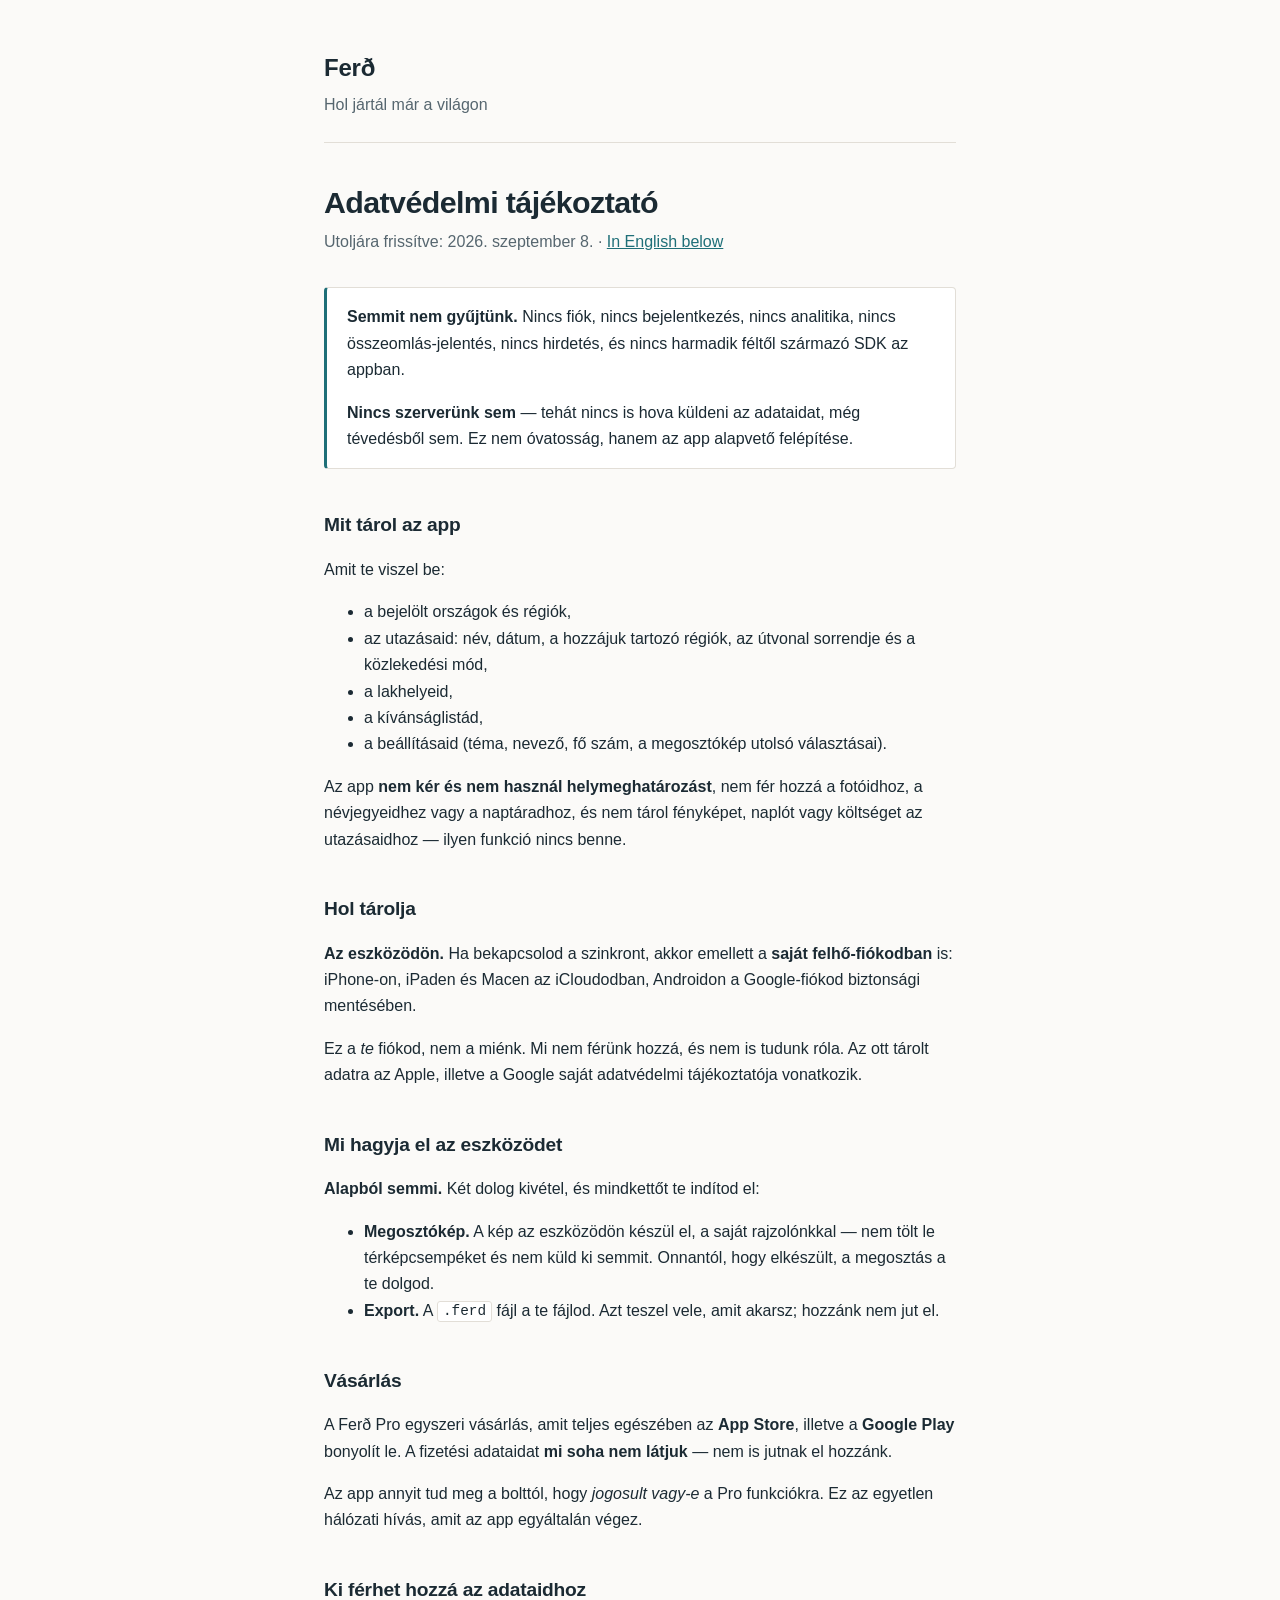
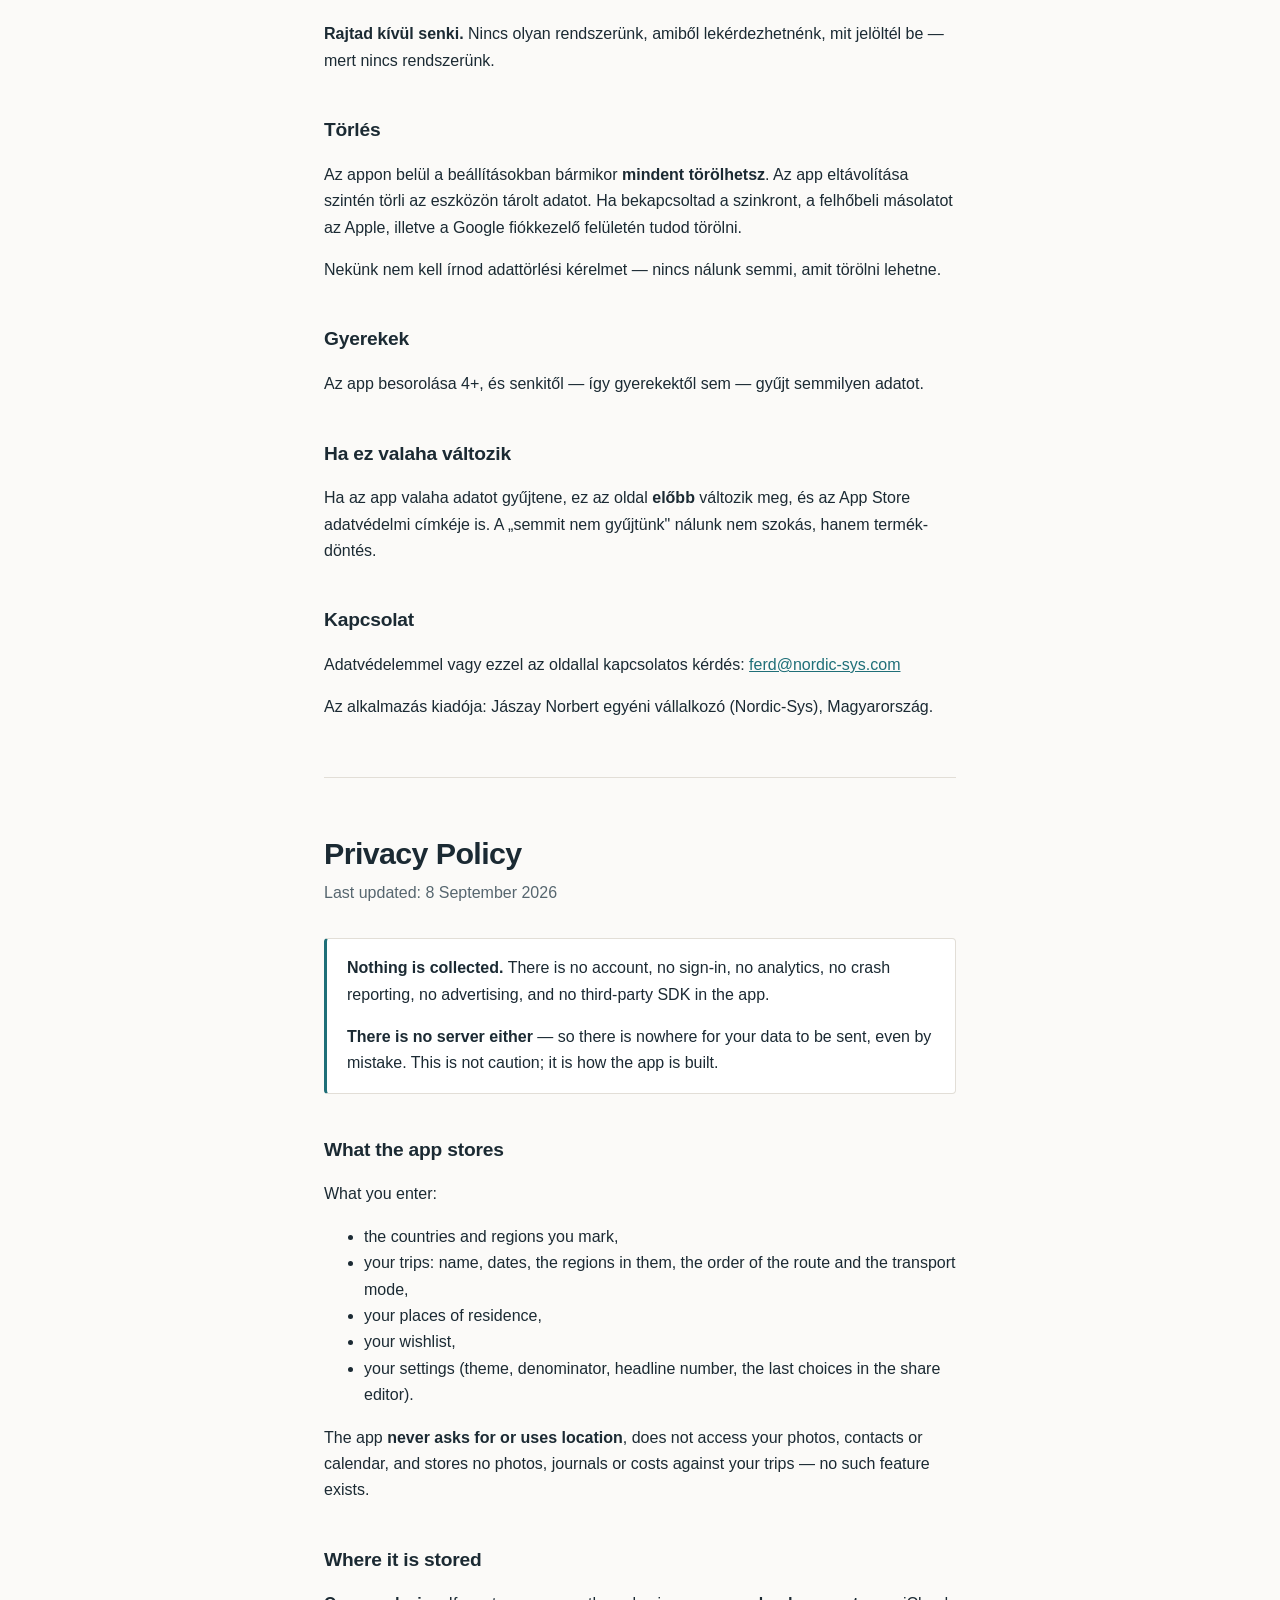
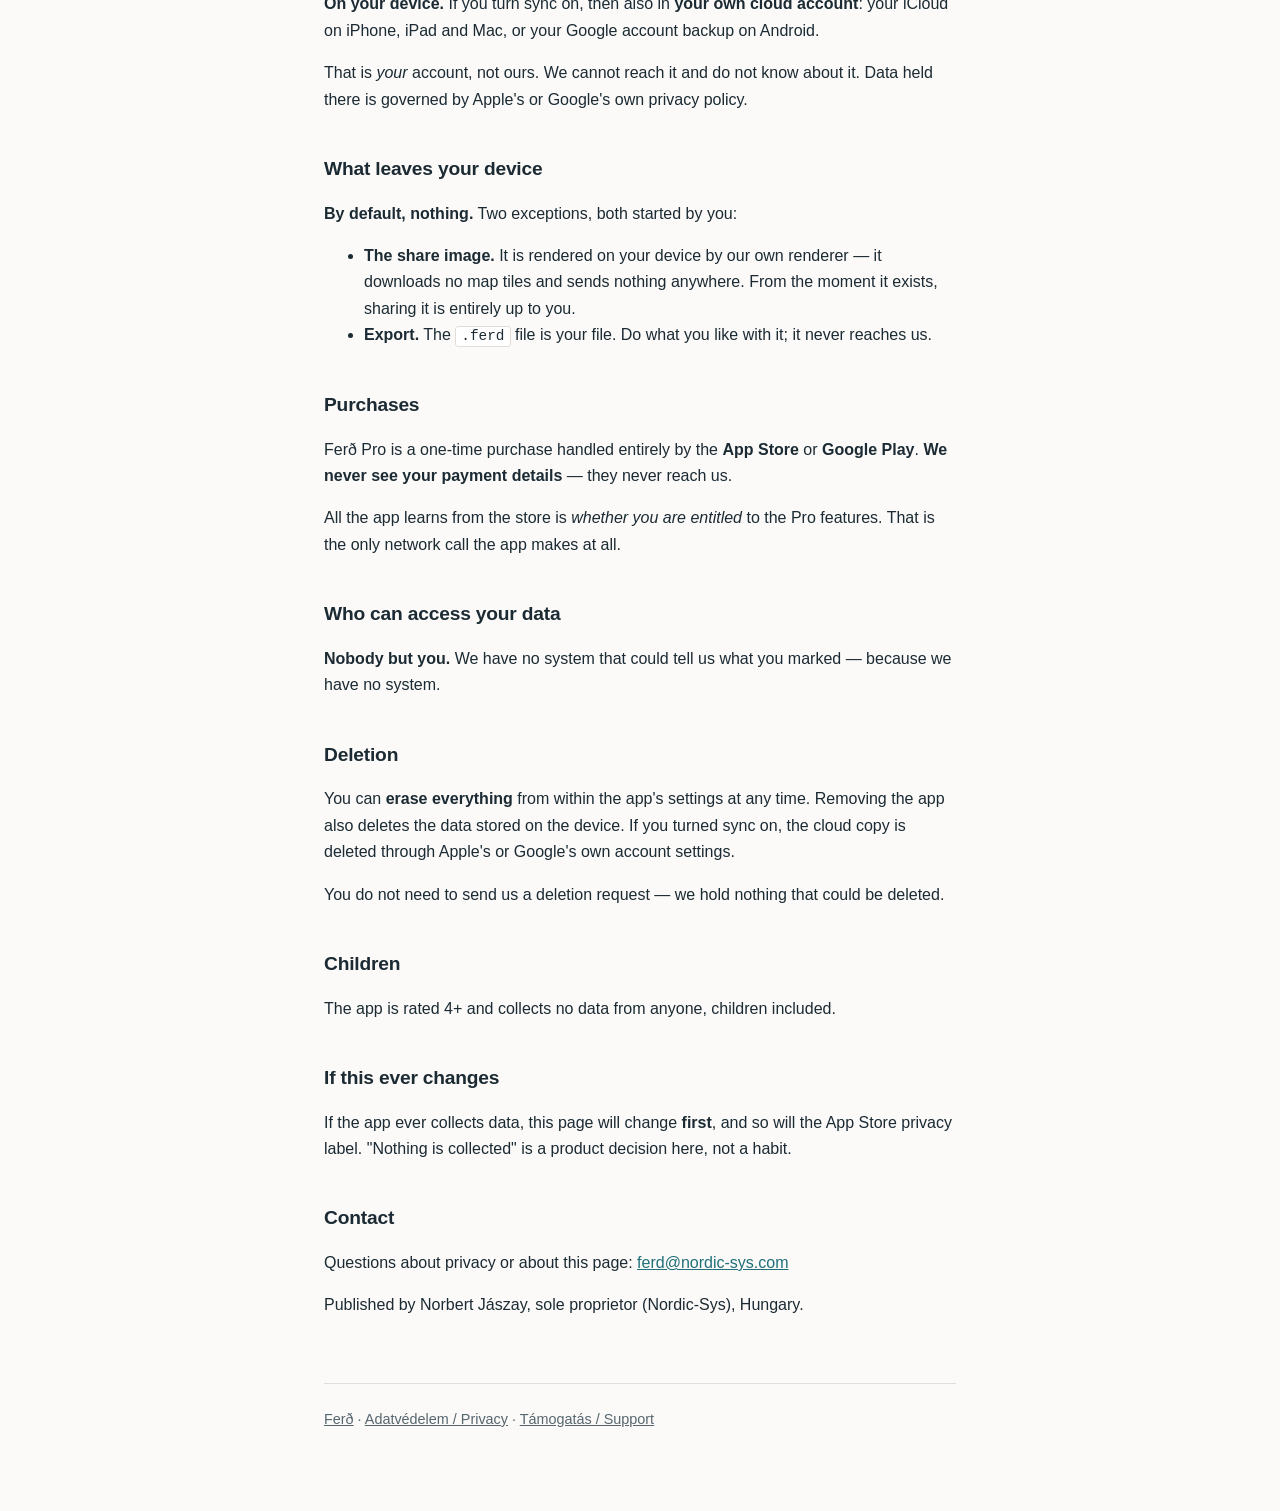
==== privacy.html @ 8d73c706 "A Ferð nyilvános oldala: adatvédelem, támogatás, landing Három statikus oldal és egy stíluslap, buil" ====
<!DOCTYPE html>
<html lang="hu">
<head>
<meta charset="utf-8">
<meta name="viewport" content="width=device-width, initial-scale=1">
<title>Adatvédelem · Ferð</title>
<meta name="description" content="Mit tárol a Ferð, hol tárolja, és mi hagyja el az eszközödet — ami alapból semmi.">
<link rel="stylesheet" href="style.css">
</head>
<body>
<div class="wrap">

<header class="site">
  <a href="./"><div class="name">Ferð</div></a>
  <div class="tag">Hol jártál már a világon</div>
</header>

<h1>Adatvédelmi tájékoztató</h1>
<p class="lede">Utoljára frissítve: 2026. szeptember 8. · <a href="#en">In English below</a></p>

<div class="short">
<p><strong>Semmit nem gyűjtünk.</strong> Nincs fiók, nincs bejelentkezés, nincs analitika, nincs
összeomlás-jelentés, nincs hirdetés, és nincs harmadik féltől származó SDK az appban.</p>
<p><strong>Nincs szerverünk sem</strong> — tehát nincs is hova küldeni az adataidat, még tévedésből sem.
Ez nem óvatosság, hanem az app alapvető felépítése.</p>
</div>

<h2>Mit tárol az app</h2>
<p>Amit te viszel be:</p>
<ul>
  <li>a bejelölt országok és régiók,</li>
  <li>az utazásaid: név, dátum, a hozzájuk tartozó régiók, az útvonal sorrendje és a közlekedési mód,</li>
  <li>a lakhelyeid,</li>
  <li>a kívánságlistád,</li>
  <li>a beállításaid (téma, nevező, fő szám, a megosztókép utolsó választásai).</li>
</ul>
<p>Az app <strong>nem kér és nem használ helymeghatározást</strong>, nem fér hozzá a fotóidhoz, a
névjegyeidhez vagy a naptáradhoz, és nem tárol fényképet, naplót vagy költséget az
utazásaidhoz — ilyen funkció nincs benne.</p>

<h2>Hol tárolja</h2>
<p><strong>Az eszközödön.</strong> Ha bekapcsolod a szinkront, akkor emellett a <strong>saját
felhő-fiókodban</strong> is: iPhone-on, iPaden és Macen az iCloudodban, Androidon a Google-fiókod
biztonsági mentésében.</p>
<p>Ez a <em>te</em> fiókod, nem a miénk. Mi nem férünk hozzá, és nem is tudunk róla. Az ott tárolt
adatra az Apple, illetve a Google saját adatvédelmi tájékoztatója vonatkozik.</p>

<h2>Mi hagyja el az eszközödet</h2>
<p><strong>Alapból semmi.</strong> Két dolog kivétel, és mindkettőt te indítod el:</p>
<ul>
  <li><strong>Megosztókép.</strong> A kép az eszközödön készül el, a saját rajzolónkkal — nem tölt le
  térképcsempéket és nem küld ki semmit. Onnantól, hogy elkészült, a megosztás a te dolgod.</li>
  <li><strong>Export.</strong> A <code>.ferd</code> fájl a te fájlod. Azt teszel vele, amit akarsz;
  hozzánk nem jut el.</li>
</ul>

<h2>Vásárlás</h2>
<p>A Ferð Pro egyszeri vásárlás, amit teljes egészében az <strong>App Store</strong>, illetve a
<strong>Google Play</strong> bonyolít le. A fizetési adataidat <strong>mi soha nem látjuk</strong> —
nem is jutnak el hozzánk.</p>
<p>Az app annyit tud meg a bolttól, hogy <em>jogosult vagy-e</em> a Pro funkciókra. Ez az egyetlen
hálózati hívás, amit az app egyáltalán végez.</p>

<h2>Ki férhet hozzá az adataidhoz</h2>
<p><strong>Rajtad kívül senki.</strong> Nincs olyan rendszerünk, amiből lekérdezhetnénk, mit jelöltél
be — mert nincs rendszerünk.</p>

<h2>Törlés</h2>
<p>Az appon belül a beállításokban bármikor <strong>mindent törölhetsz</strong>. Az app eltávolítása
szintén törli az eszközön tárolt adatot. Ha bekapcsoltad a szinkront, a felhőbeli másolatot az Apple,
illetve a Google fiókkezelő felületén tudod törölni.</p>
<p>Nekünk nem kell írnod adattörlési kérelmet — nincs nálunk semmi, amit törölni lehetne.</p>

<h2>Gyerekek</h2>
<p>Az app besorolása 4+, és senkitől — így gyerekektől sem — gyűjt semmilyen adatot.</p>

<h2>Ha ez valaha változik</h2>
<p>Ha az app valaha adatot gyűjtene, ez az oldal <strong>előbb</strong> változik meg, és az App Store
adatvédelmi címkéje is. A „semmit nem gyűjtünk" nálunk nem szokás, hanem termék-döntés.</p>

<h2>Kapcsolat</h2>
<p>Adatvédelemmel vagy ezzel az oldallal kapcsolatos kérdés: <a href="mailto:ferd@nordic-sys.com">ferd@nordic-sys.com</a></p>
<p>Az alkalmazás kiadója: Jászay Norbert egyéni vállalkozó (Nordic-Sys), Magyarország.</p>

<hr id="en">

<h1>Privacy Policy</h1>
<p class="lede">Last updated: 8 September 2026</p>

<div class="short">
<p><strong>Nothing is collected.</strong> There is no account, no sign-in, no analytics, no crash
reporting, no advertising, and no third-party SDK in the app.</p>
<p><strong>There is no server either</strong> — so there is nowhere for your data to be sent, even by
mistake. This is not caution; it is how the app is built.</p>
</div>

<h2>What the app stores</h2>
<p>What you enter:</p>
<ul>
  <li>the countries and regions you mark,</li>
  <li>your trips: name, dates, the regions in them, the order of the route and the transport mode,</li>
  <li>your places of residence,</li>
  <li>your wishlist,</li>
  <li>your settings (theme, denominator, headline number, the last choices in the share editor).</li>
</ul>
<p>The app <strong>never asks for or uses location</strong>, does not access your photos, contacts or
calendar, and stores no photos, journals or costs against your trips — no such feature exists.</p>

<h2>Where it is stored</h2>
<p><strong>On your device.</strong> If you turn sync on, then also in <strong>your own cloud
account</strong>: your iCloud on iPhone, iPad and Mac, or your Google account backup on Android.</p>
<p>That is <em>your</em> account, not ours. We cannot reach it and do not know about it. Data held
there is governed by Apple's or Google's own privacy policy.</p>

<h2>What leaves your device</h2>
<p><strong>By default, nothing.</strong> Two exceptions, both started by you:</p>
<ul>
  <li><strong>The share image.</strong> It is rendered on your device by our own renderer — it
  downloads no map tiles and sends nothing anywhere. From the moment it exists, sharing it is
  entirely up to you.</li>
  <li><strong>Export.</strong> The <code>.ferd</code> file is your file. Do what you like with it; it
  never reaches us.</li>
</ul>

<h2>Purchases</h2>
<p>Ferð Pro is a one-time purchase handled entirely by the <strong>App Store</strong> or
<strong>Google Play</strong>. <strong>We never see your payment details</strong> — they never reach us.</p>
<p>All the app learns from the store is <em>whether you are entitled</em> to the Pro features. That is
the only network call the app makes at all.</p>

<h2>Who can access your data</h2>
<p><strong>Nobody but you.</strong> We have no system that could tell us what you marked — because we
have no system.</p>

<h2>Deletion</h2>
<p>You can <strong>erase everything</strong> from within the app's settings at any time. Removing the
app also deletes the data stored on the device. If you turned sync on, the cloud copy is deleted
through Apple's or Google's own account settings.</p>
<p>You do not need to send us a deletion request — we hold nothing that could be deleted.</p>

<h2>Children</h2>
<p>The app is rated 4+ and collects no data from anyone, children included.</p>

<h2>If this ever changes</h2>
<p>If the app ever collects data, this page will change <strong>first</strong>, and so will the App
Store privacy label. "Nothing is collected" is a product decision here, not a habit.</p>

<h2>Contact</h2>
<p>Questions about privacy or about this page: <a href="mailto:ferd@nordic-sys.com">ferd@nordic-sys.com</a></p>
<p>Published by Norbert Jászay, sole proprietor (Nordic-Sys), Hungary.</p>

<footer class="site">
  <a href="./">Ferð</a> · <a href="privacy.html">Adatvédelem / Privacy</a> · <a href="support.html">Támogatás / Support</a>
</footer>

</div>
</body>
</html>
---- style.css ----
/* Ferð — a nyilvános oldal.
   Egyetlen stíluslap, build nélkül. Ha ez valaha Astróvá nő (mint a Helsáé),
   ez a fájl a kiindulás, nem a szemét. */

:root {
  --bg: #fbfaf8;
  --surface: #ffffff;
  --ink: #1b2a33;
  --ink-soft: #56666f;
  --line: #e2ded7;
  --accent: #1f6f78;
}

@media (prefers-color-scheme: dark) {
  :root {
    --bg: #10171c;
    --surface: #162026;
    --ink: #e7edf1;
    --ink-soft: #9fb0ba;
    --line: #26333c;
    --accent: #5fb6bd;
  }
}

* { box-sizing: border-box; }

body {
  margin: 0;
  background: var(--bg);
  color: var(--ink);
  font: 16px/1.65 -apple-system, BlinkMacSystemFont, "Segoe UI", Roboto, sans-serif;
  -webkit-text-size-adjust: 100%;
}

.wrap { max-width: 42rem; margin: 0 auto; padding: 3rem 1.25rem 5rem; }

header.site { border-bottom: 1px solid var(--line); padding-bottom: 1.5rem; margin-bottom: 2.5rem; }
header.site a { color: inherit; text-decoration: none; }
header.site .name { font-size: 1.5rem; font-weight: 600; letter-spacing: -0.01em; }
header.site .tag { color: var(--ink-soft); margin-top: .25rem; }

h1 { font-size: 1.9rem; line-height: 1.25; letter-spacing: -0.02em; margin: 0 0 .5rem; }
h2 { font-size: 1.2rem; margin: 2.5rem 0 .75rem; letter-spacing: -0.01em; }
h3 { font-size: 1rem; margin: 1.75rem 0 .5rem; }

p, li { color: var(--ink); }
.lede { color: var(--ink-soft); margin: 0 0 2rem; }

a { color: var(--accent); }

hr { border: 0; border-top: 1px solid var(--line); margin: 3.5rem 0; }

.short {
  background: var(--surface);
  border: 1px solid var(--line);
  border-left: 3px solid var(--accent);
  border-radius: 4px;
  padding: 1rem 1.25rem;
}
.short p:first-child { margin-top: 0; }
.short p:last-child { margin-bottom: 0; }

footer.site { margin-top: 4rem; padding-top: 1.5rem; border-top: 1px solid var(--line); color: var(--ink-soft); font-size: .9rem; }
footer.site a { color: var(--ink-soft); }

code { font-size: .9em; background: var(--surface); border: 1px solid var(--line); border-radius: 3px; padding: .1em .35em; }
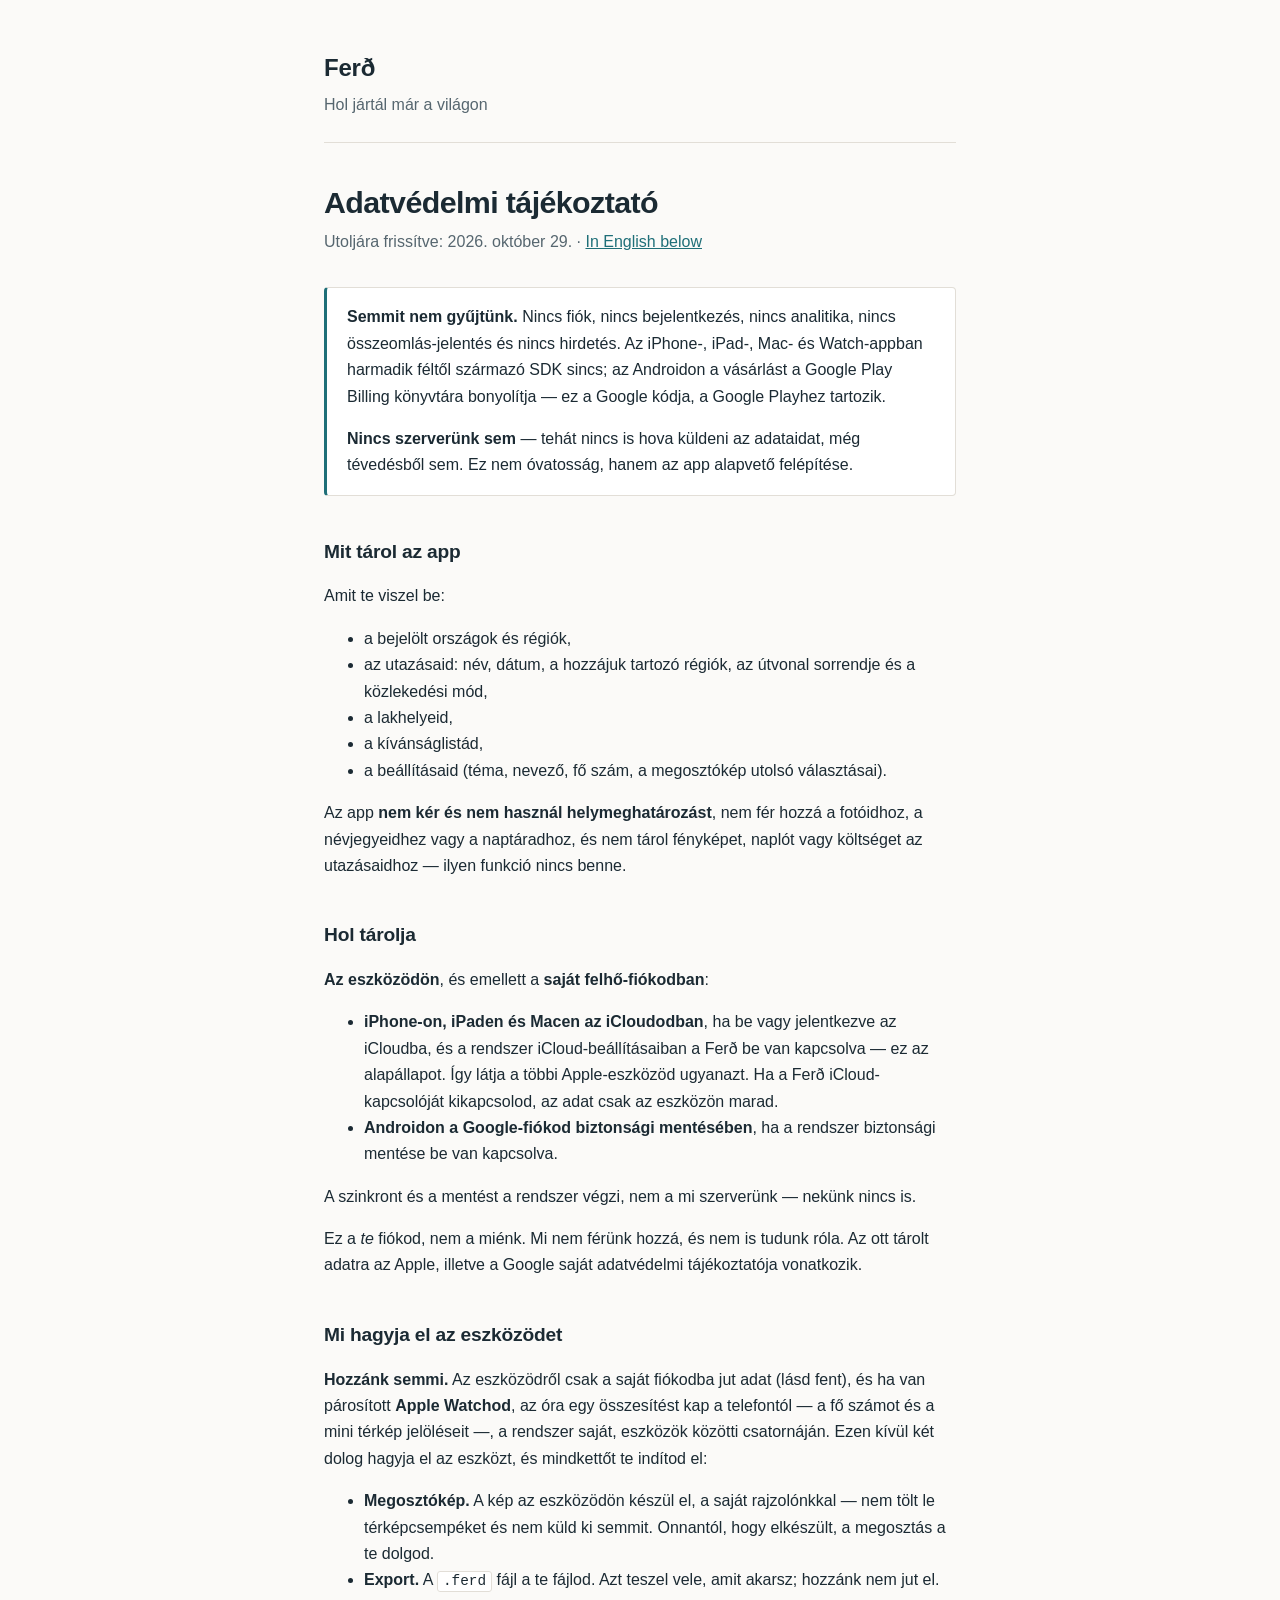
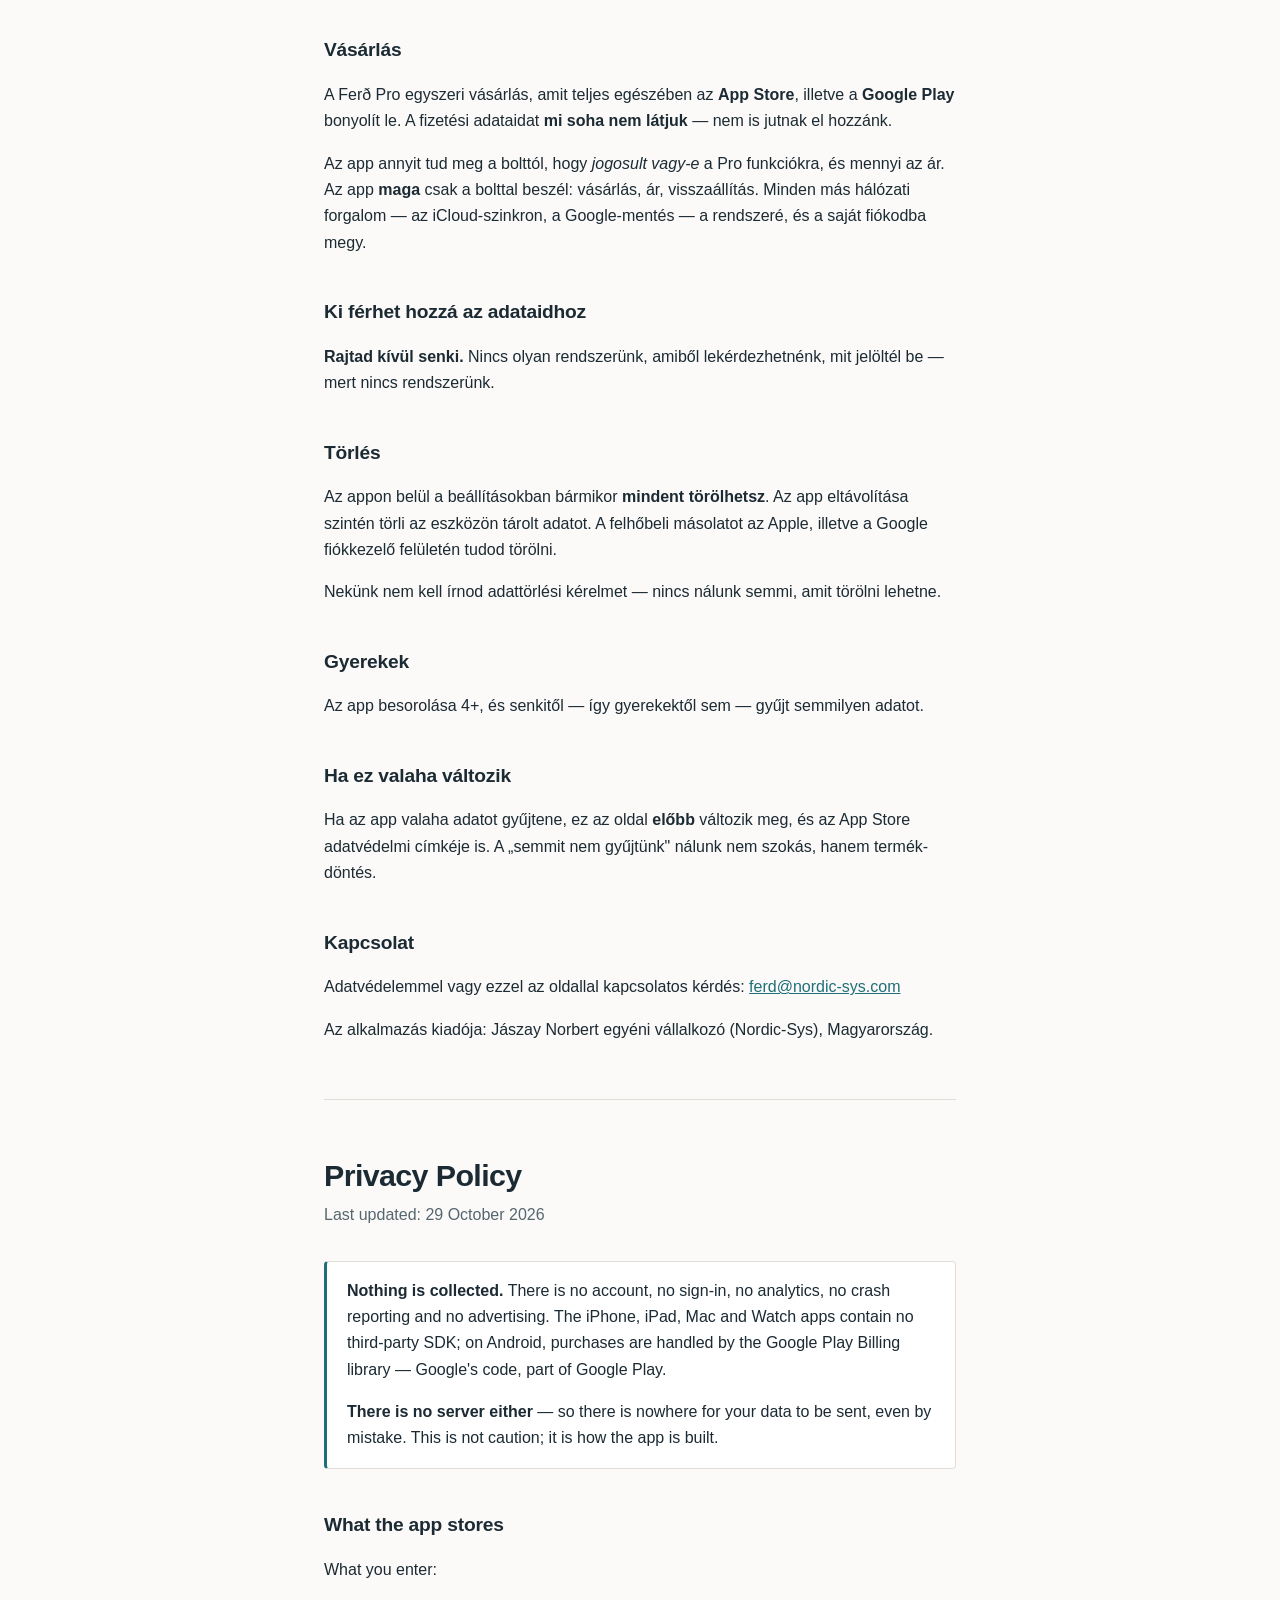
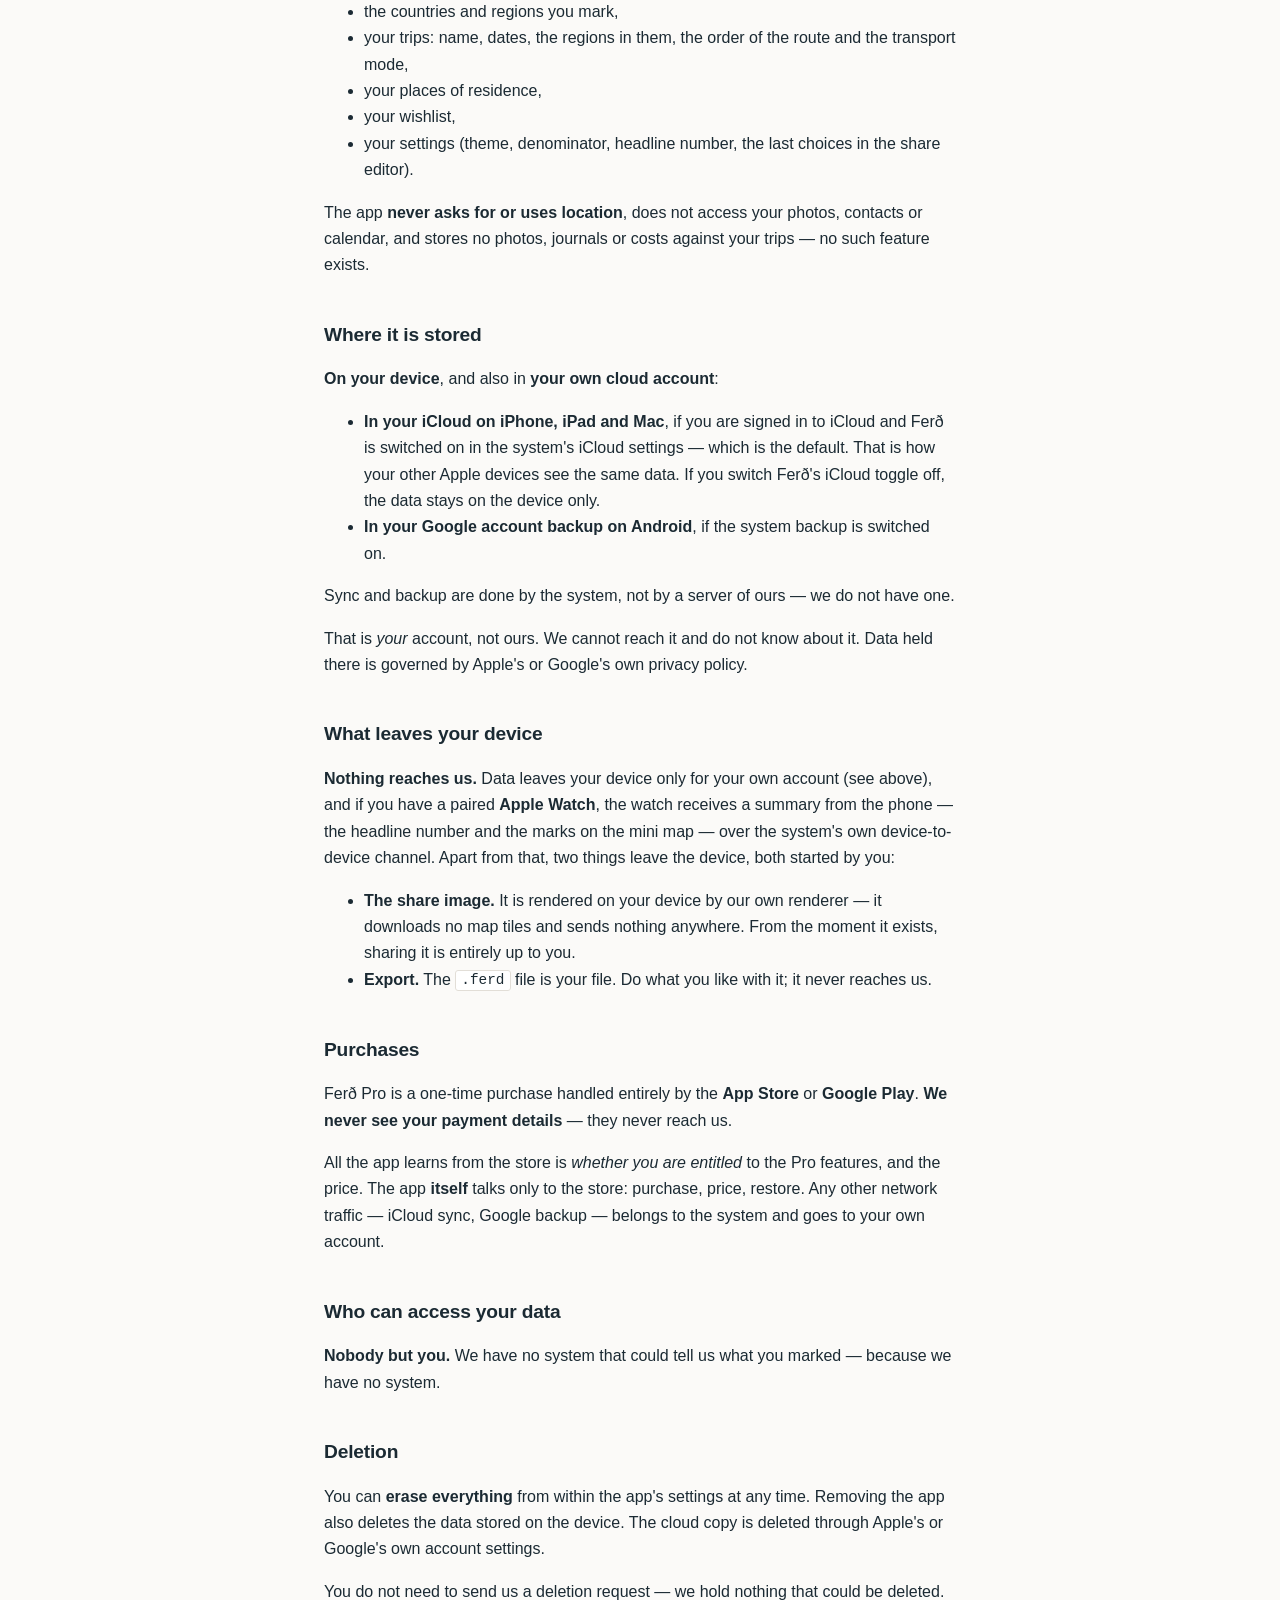
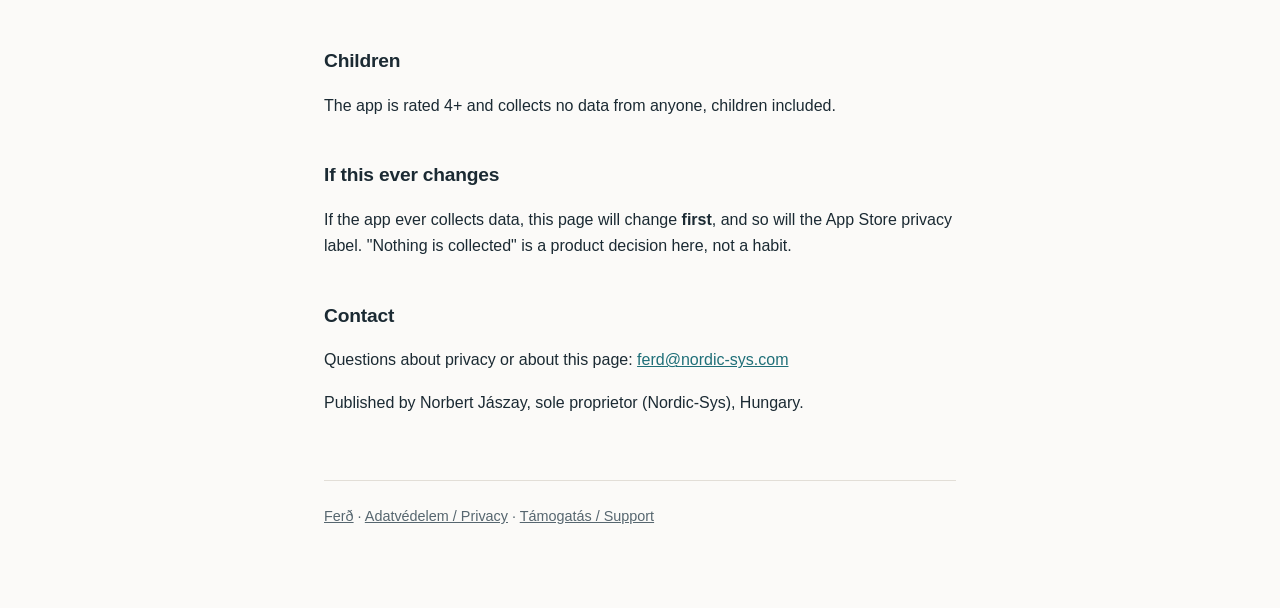
==== commit e513ecd8: "Adatvédelem: pontos leírás — iCloud-szinkron alapból, óra-összesítés, Play Billing Androidon A mag n" ====
--- a/privacy.html
+++ b/privacy.html
@@ -4,7 +4,7 @@
 <meta charset="utf-8">
 <meta name="viewport" content="width=device-width, initial-scale=1">
 <title>Adatvédelem · Ferð</title>
-<meta name="description" content="Mit tárol a Ferð, hol tárolja, és mi hagyja el az eszközödet — ami alapból semmi.">
+<meta name="description" content="Mit tárol a Ferð, hol tárolja, és mi hagyja el az eszközödet — hozzánk semmi.">
 <link rel="stylesheet" href="style.css">
 </head>
 <body>
@@ -16,11 +16,13 @@
 </header>
 
 <h1>Adatvédelmi tájékoztató</h1>
-<p class="lede">Utoljára frissítve: 2026. szeptember 8. · <a href="#en">In English below</a></p>
+<p class="lede">Utoljára frissítve: 2026. október 29. · <a href="#en">In English below</a></p>
 
 <div class="short">
 <p><strong>Semmit nem gyűjtünk.</strong> Nincs fiók, nincs bejelentkezés, nincs analitika, nincs
-összeomlás-jelentés, nincs hirdetés, és nincs harmadik féltől származó SDK az appban.</p>
+összeomlás-jelentés és nincs hirdetés. Az iPhone-, iPad-, Mac- és Watch-appban harmadik féltől
+származó SDK sincs; az Androidon a vásárlást a Google Play Billing könyvtára bonyolítja — ez a
+Google kódja, a Google Playhez tartozik.</p>
 <p><strong>Nincs szerverünk sem</strong> — tehát nincs is hova küldeni az adataidat, még tévedésből sem.
 Ez nem óvatosság, hanem az app alapvető felépítése.</p>
 </div>
@@ -39,14 +41,24 @@
 utazásaidhoz — ilyen funkció nincs benne.</p>
 
 <h2>Hol tárolja</h2>
-<p><strong>Az eszközödön.</strong> Ha bekapcsolod a szinkront, akkor emellett a <strong>saját
-felhő-fiókodban</strong> is: iPhone-on, iPaden és Macen az iCloudodban, Androidon a Google-fiókod
-biztonsági mentésében.</p>
+<p><strong>Az eszközödön</strong>, és emellett a <strong>saját felhő-fiókodban</strong>:</p>
+<ul>
+  <li><strong>iPhone-on, iPaden és Macen az iCloudodban</strong>, ha be vagy jelentkezve az iCloudba,
+  és a rendszer iCloud-beállításaiban a Ferð be van kapcsolva — ez az alapállapot. Így látja a
+  többi Apple-eszközöd ugyanazt. Ha a Ferð iCloud-kapcsolóját kikapcsolod, az adat csak az
+  eszközön marad.</li>
+  <li><strong>Androidon a Google-fiókod biztonsági mentésében</strong>, ha a rendszer biztonsági
+  mentése be van kapcsolva.</li>
+</ul>
+<p>A szinkront és a mentést a rendszer végzi, nem a mi szerverünk — nekünk nincs is.</p>
 <p>Ez a <em>te</em> fiókod, nem a miénk. Mi nem férünk hozzá, és nem is tudunk róla. Az ott tárolt
 adatra az Apple, illetve a Google saját adatvédelmi tájékoztatója vonatkozik.</p>
 
 <h2>Mi hagyja el az eszközödet</h2>
-<p><strong>Alapból semmi.</strong> Két dolog kivétel, és mindkettőt te indítod el:</p>
+<p><strong>Hozzánk semmi.</strong> Az eszközödről csak a saját fiókodba jut adat (lásd fent), és ha
+van párosított <strong>Apple Watchod</strong>, az óra egy összesítést kap a telefontól — a fő számot
+és a mini térkép jelöléseit —, a rendszer saját, eszközök közötti csatornáján. Ezen kívül két dolog
+hagyja el az eszközt, és mindkettőt te indítod el:</p>
 <ul>
   <li><strong>Megosztókép.</strong> A kép az eszközödön készül el, a saját rajzolónkkal — nem tölt le
   térképcsempéket és nem küld ki semmit. Onnantól, hogy elkészült, a megosztás a te dolgod.</li>
@@ -58,8 +70,9 @@
 <p>A Ferð Pro egyszeri vásárlás, amit teljes egészében az <strong>App Store</strong>, illetve a
 <strong>Google Play</strong> bonyolít le. A fizetési adataidat <strong>mi soha nem látjuk</strong> —
 nem is jutnak el hozzánk.</p>
-<p>Az app annyit tud meg a bolttól, hogy <em>jogosult vagy-e</em> a Pro funkciókra. Ez az egyetlen
-hálózati hívás, amit az app egyáltalán végez.</p>
+<p>Az app annyit tud meg a bolttól, hogy <em>jogosult vagy-e</em> a Pro funkciókra, és mennyi az ár.
+Az app <strong>maga</strong> csak a bolttal beszél: vásárlás, ár, visszaállítás. Minden más hálózati
+forgalom — az iCloud-szinkron, a Google-mentés — a rendszeré, és a saját fiókodba megy.</p>
 
 <h2>Ki férhet hozzá az adataidhoz</h2>
 <p><strong>Rajtad kívül senki.</strong> Nincs olyan rendszerünk, amiből lekérdezhetnénk, mit jelöltél
@@ -67,7 +80,7 @@
 
 <h2>Törlés</h2>
 <p>Az appon belül a beállításokban bármikor <strong>mindent törölhetsz</strong>. Az app eltávolítása
-szintén törli az eszközön tárolt adatot. Ha bekapcsoltad a szinkront, a felhőbeli másolatot az Apple,
+szintén törli az eszközön tárolt adatot. A felhőbeli másolatot az Apple,
 illetve a Google fiókkezelő felületén tudod törölni.</p>
 <p>Nekünk nem kell írnod adattörlési kérelmet — nincs nálunk semmi, amit törölni lehetne.</p>
 
@@ -85,11 +98,13 @@
 <hr id="en">
 
 <h1>Privacy Policy</h1>
-<p class="lede">Last updated: 8 September 2026</p>
+<p class="lede">Last updated: 29 October 2026</p>
 
 <div class="short">
 <p><strong>Nothing is collected.</strong> There is no account, no sign-in, no analytics, no crash
-reporting, no advertising, and no third-party SDK in the app.</p>
+reporting and no advertising. The iPhone, iPad, Mac and Watch apps contain no third-party SDK; on
+Android, purchases are handled by the Google Play Billing library — Google's code, part of Google
+Play.</p>
 <p><strong>There is no server either</strong> — so there is nowhere for your data to be sent, even by
 mistake. This is not caution; it is how the app is built.</p>
 </div>
@@ -107,13 +122,23 @@
 calendar, and stores no photos, journals or costs against your trips — no such feature exists.</p>
 
 <h2>Where it is stored</h2>
-<p><strong>On your device.</strong> If you turn sync on, then also in <strong>your own cloud
-account</strong>: your iCloud on iPhone, iPad and Mac, or your Google account backup on Android.</p>
+<p><strong>On your device</strong>, and also in <strong>your own cloud account</strong>:</p>
+<ul>
+  <li><strong>In your iCloud on iPhone, iPad and Mac</strong>, if you are signed in to iCloud and Ferð
+  is switched on in the system's iCloud settings — which is the default. That is how your other Apple
+  devices see the same data. If you switch Ferð's iCloud toggle off, the data stays on the device
+  only.</li>
+  <li><strong>In your Google account backup on Android</strong>, if the system backup is switched on.</li>
+</ul>
+<p>Sync and backup are done by the system, not by a server of ours — we do not have one.</p>
 <p>That is <em>your</em> account, not ours. We cannot reach it and do not know about it. Data held
 there is governed by Apple's or Google's own privacy policy.</p>
 
 <h2>What leaves your device</h2>
-<p><strong>By default, nothing.</strong> Two exceptions, both started by you:</p>
+<p><strong>Nothing reaches us.</strong> Data leaves your device only for your own account (see above),
+and if you have a paired <strong>Apple Watch</strong>, the watch receives a summary from the phone —
+the headline number and the marks on the mini map — over the system's own device-to-device channel.
+Apart from that, two things leave the device, both started by you:</p>
 <ul>
   <li><strong>The share image.</strong> It is rendered on your device by our own renderer — it
   downloads no map tiles and sends nothing anywhere. From the moment it exists, sharing it is
@@ -125,8 +150,9 @@
 <h2>Purchases</h2>
 <p>Ferð Pro is a one-time purchase handled entirely by the <strong>App Store</strong> or
 <strong>Google Play</strong>. <strong>We never see your payment details</strong> — they never reach us.</p>
-<p>All the app learns from the store is <em>whether you are entitled</em> to the Pro features. That is
-the only network call the app makes at all.</p>
+<p>All the app learns from the store is <em>whether you are entitled</em> to the Pro features, and the
+price. The app <strong>itself</strong> talks only to the store: purchase, price, restore. Any other network
+traffic — iCloud sync, Google backup — belongs to the system and goes to your own account.</p>
 
 <h2>Who can access your data</h2>
 <p><strong>Nobody but you.</strong> We have no system that could tell us what you marked — because we
@@ -134,7 +160,7 @@
 
 <h2>Deletion</h2>
 <p>You can <strong>erase everything</strong> from within the app's settings at any time. Removing the
-app also deletes the data stored on the device. If you turned sync on, the cloud copy is deleted
+app also deletes the data stored on the device. The cloud copy is deleted
 through Apple's or Google's own account settings.</p>
 <p>You do not need to send us a deletion request — we hold nothing that could be deleted.</p>
 
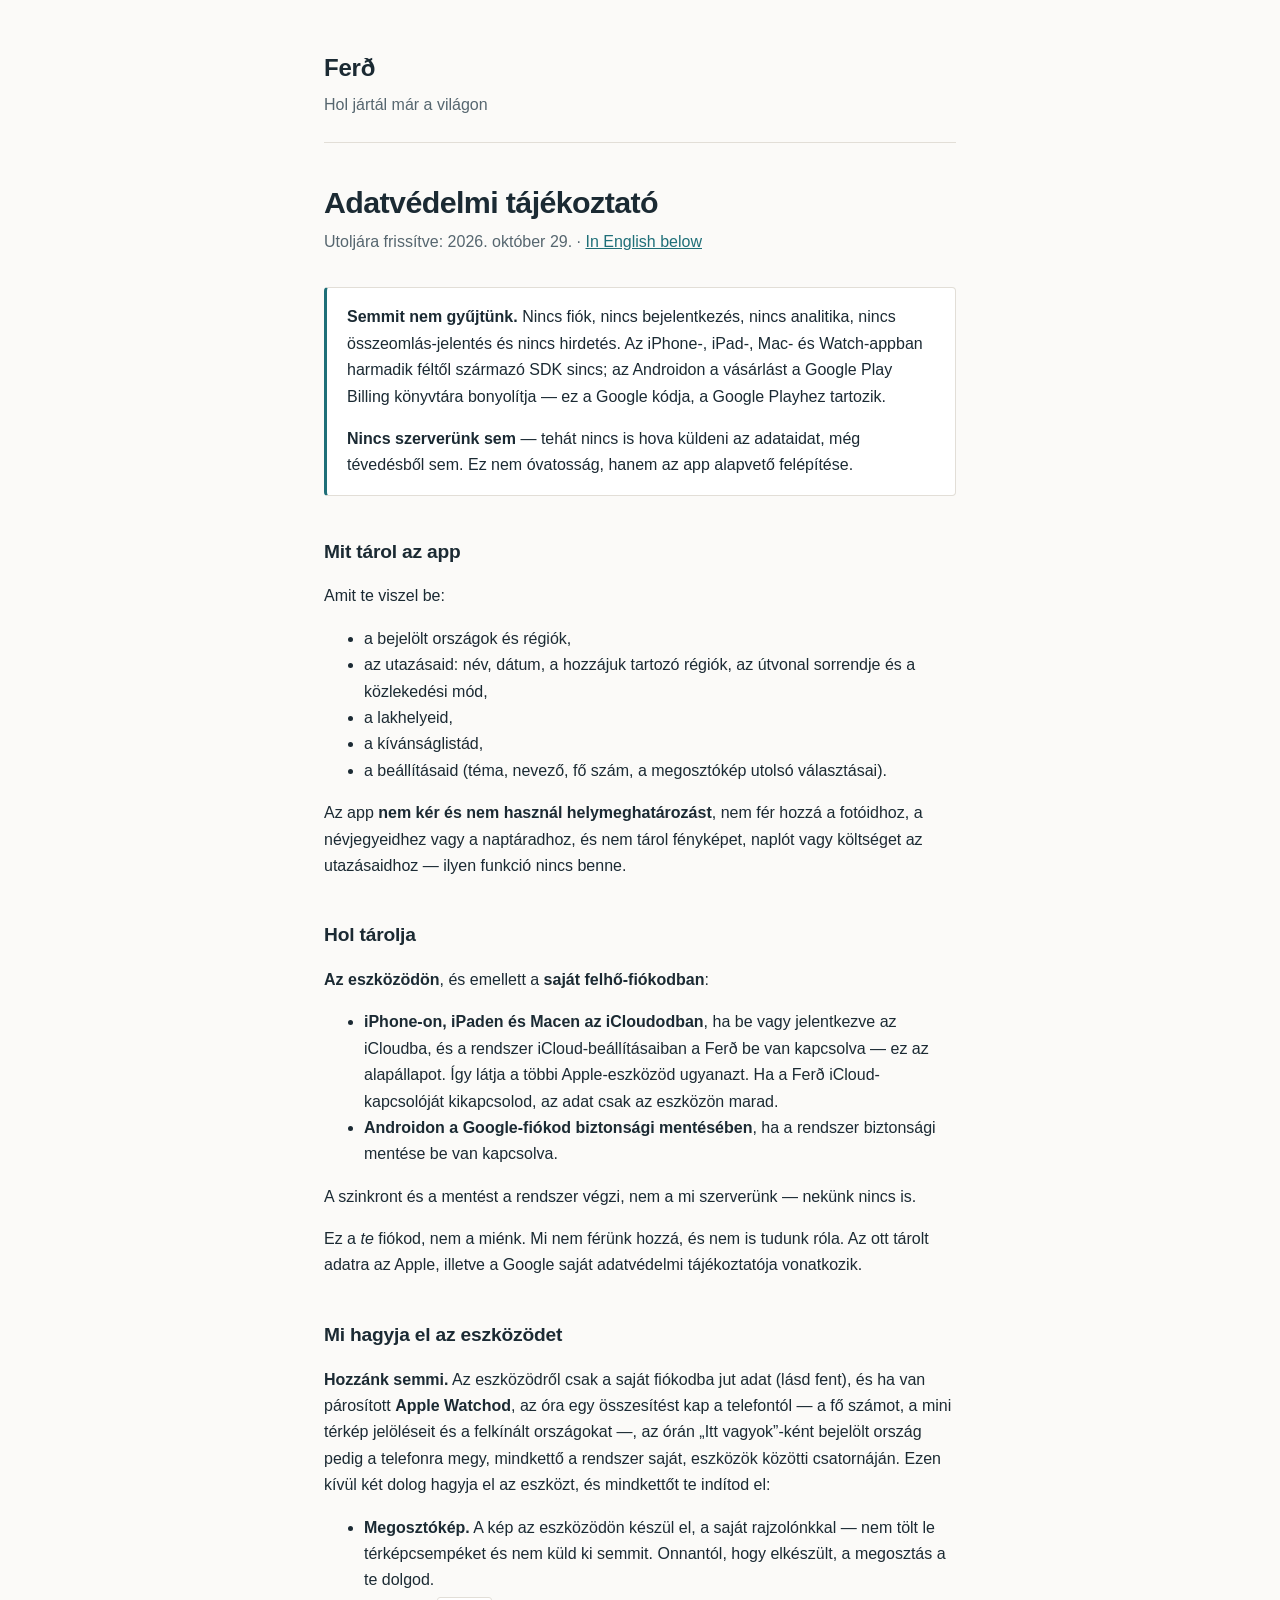
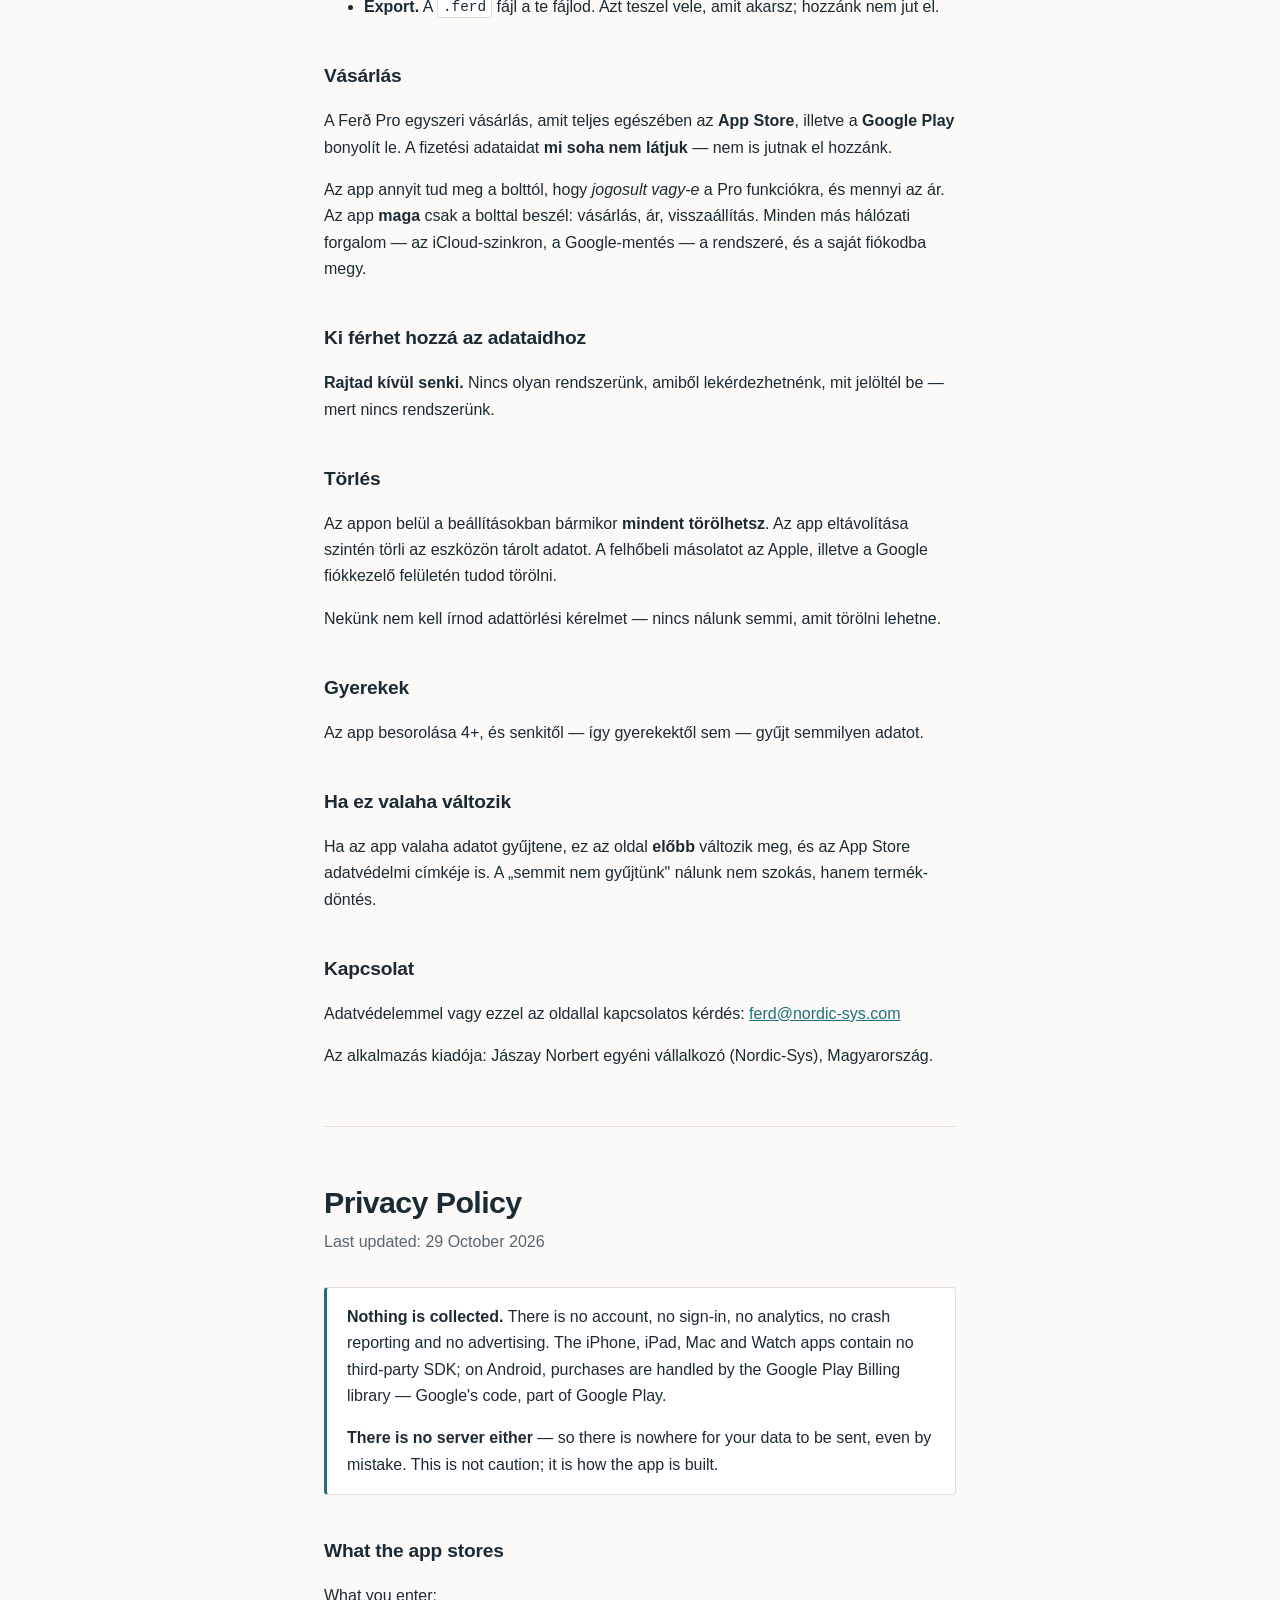
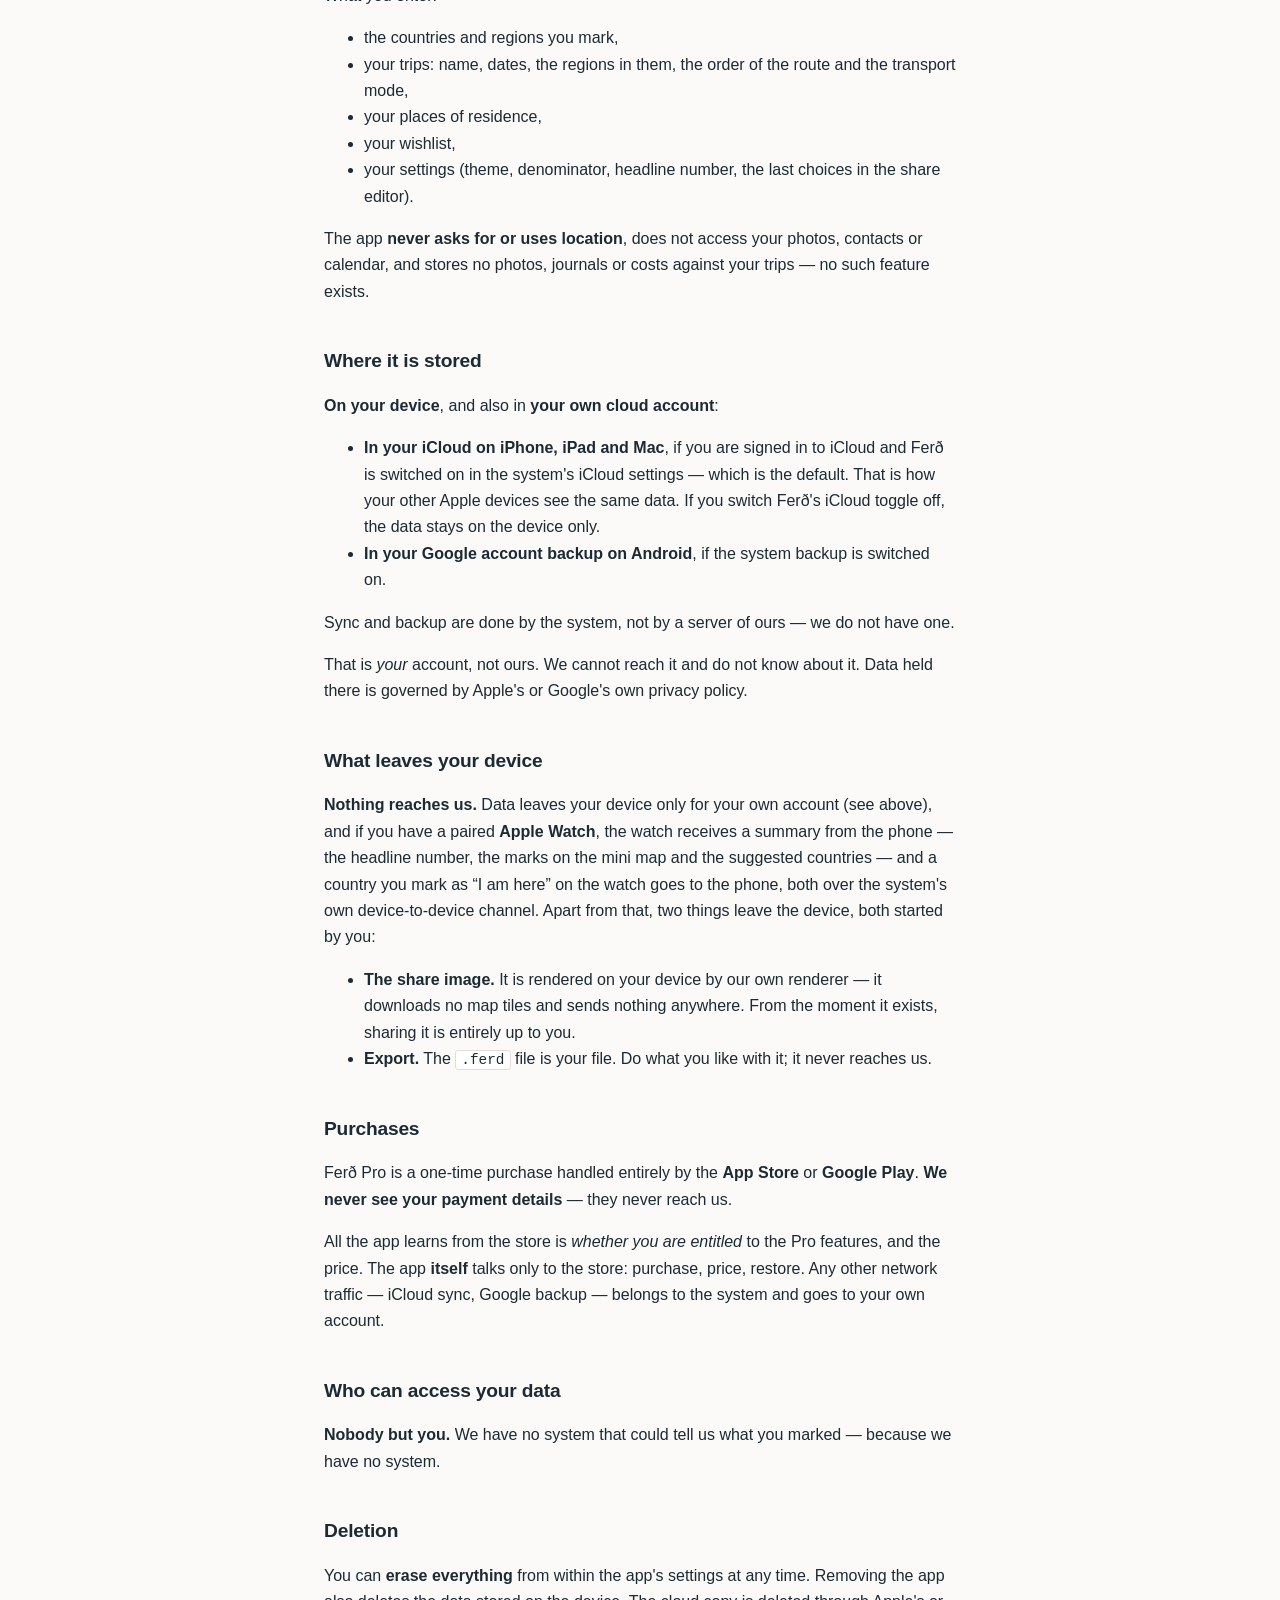
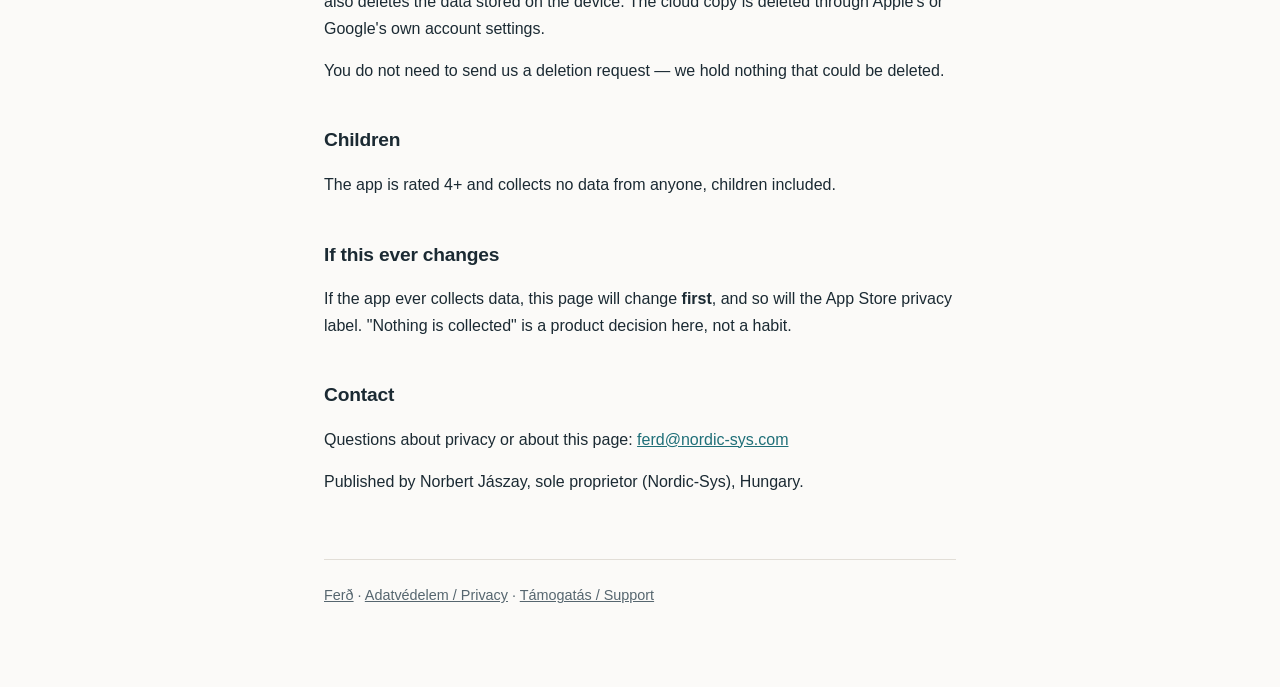
==== commit 99c7e47c: "Adatvédelem: az órán bejelölt ország a telefonra megy — a saját eszközeid között Az „Itt vagyok” óta" ====
--- a/privacy.html
+++ b/privacy.html
@@ -56,8 +56,9 @@
 
 <h2>Mi hagyja el az eszközödet</h2>
 <p><strong>Hozzánk semmi.</strong> Az eszközödről csak a saját fiókodba jut adat (lásd fent), és ha
-van párosított <strong>Apple Watchod</strong>, az óra egy összesítést kap a telefontól — a fő számot
-és a mini térkép jelöléseit —, a rendszer saját, eszközök közötti csatornáján. Ezen kívül két dolog
+van párosított <strong>Apple Watchod</strong>, az óra egy összesítést kap a telefontól — a fő számot,
+a mini térkép jelöléseit és a felkínált országokat —, az órán „Itt vagyok”-ként bejelölt ország
+pedig a telefonra megy, mindkettő a rendszer saját, eszközök közötti csatornáján. Ezen kívül két dolog
 hagyja el az eszközt, és mindkettőt te indítod el:</p>
 <ul>
   <li><strong>Megosztókép.</strong> A kép az eszközödön készül el, a saját rajzolónkkal — nem tölt le
@@ -137,7 +138,8 @@
 <h2>What leaves your device</h2>
 <p><strong>Nothing reaches us.</strong> Data leaves your device only for your own account (see above),
 and if you have a paired <strong>Apple Watch</strong>, the watch receives a summary from the phone —
-the headline number and the marks on the mini map — over the system's own device-to-device channel.
+the headline number, the marks on the mini map and the suggested countries — and a country you mark
+as “I am here” on the watch goes to the phone, both over the system's own device-to-device channel.
 Apart from that, two things leave the device, both started by you:</p>
 <ul>
   <li><strong>The share image.</strong> It is rendered on your device by our own renderer — it
